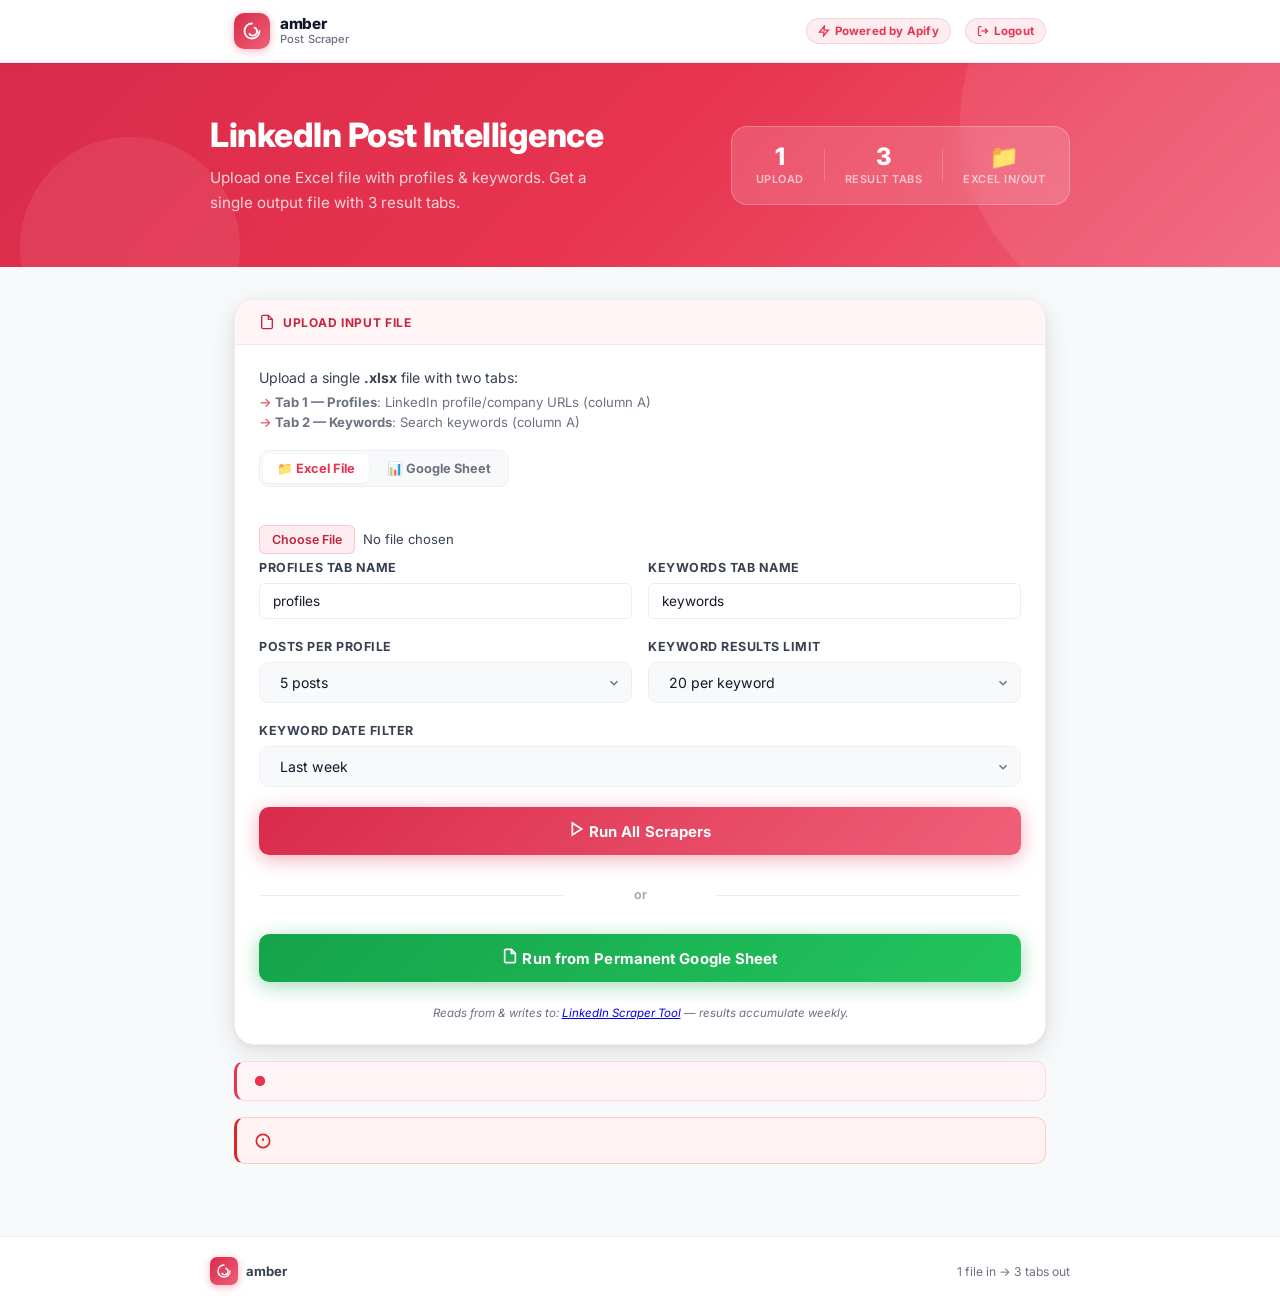
==== templates/index.html @ 8546f276 "first commit LinkedIn post scraper Flask app — login screen, env-based credentials, gunicorn/Render " ====
<!DOCTYPE html>
<html lang="en">
<head>
  <meta charset="UTF-8" />
  <meta name="viewport" content="width=device-width, initial-scale=1.0" />
  <title>Amber · LinkedIn Post Scraper</title>
  <link rel="stylesheet" href="/static/css/style.css?v=12" />
  <link rel="preconnect" href="https://fonts.googleapis.com" />
  <link href="https://fonts.googleapis.com/css2?family=Inter:wght@400;500;600;700;800&display=swap" rel="stylesheet" />
</head>
<body>

  <!-- Header -->
  <header class="header">
    <div class="header-inner">
      <a class="logo" href="/">
        <div class="logo-icon">
          <svg width="20" height="20" viewBox="0 0 24 24" fill="none">
            <path d="M12 3C7 3 3 7 3 12s4 9 9 9 9-4 9-9" stroke="white" stroke-width="2.2" stroke-linecap="round"/>
            <path d="M15 8a5 5 0 11-6 7.5" stroke="white" stroke-width="2.2" stroke-linecap="round"/>
          </svg>
        </div>
        <div class="logo-wordmark">
          <span class="logo-name">amber</span>
          <span class="logo-sub">Post Scraper</span>
        </div>
      </a>
      <div style="display:flex;align-items:center;gap:14px;">
        <span class="header-badge">
          <svg width="12" height="12" viewBox="0 0 24 24" fill="none" stroke="currentColor" stroke-width="2.5"><polygon points="13 2 3 14 12 14 11 22 21 10 12 10 13 2"/></svg>
          Powered by Apify
        </span>
        <a href="/logout" class="header-badge" style="text-decoration:none;cursor:pointer;">
          <svg width="12" height="12" viewBox="0 0 24 24" fill="none" stroke="currentColor" stroke-width="2.5"><path d="M9 21H5a2 2 0 01-2-2V5a2 2 0 012-2h4"/><polyline points="16 17 21 12 16 7"/><line x1="21" y1="12" x2="9" y2="12"/></svg>
          Logout
        </a>
      </div>
    </div>
  </header>

  <!-- Hero -->
  <div class="hero-band">
    <div class="hero-inner">
      <div class="hero-text">
        <h1>LinkedIn Post Intelligence</h1>
        <p>Upload one Excel file with profiles &amp; keywords. Get a single output file with 3 result tabs.</p>
      </div>
      <div class="hero-stats">
        <div class="stat"><span class="stat-num">1</span><span class="stat-label">Upload</span></div>
        <div class="stat-divider"></div>
        <div class="stat"><span class="stat-num">3</span><span class="stat-label">Result tabs</span></div>
        <div class="stat-divider"></div>
        <div class="stat"><span class="stat-num">📁</span><span class="stat-label">Excel in/out</span></div>
      </div>
    </div>
  </div>

  <!-- Main -->
  <main class="main">

    <!-- Single form card -->
    <section class="form-card">
      <div class="form-card-header">
        <svg width="16" height="16" viewBox="0 0 24 24" fill="none" stroke="currentColor" stroke-width="2"><path d="M14 2H6a2 2 0 00-2 2v16a2 2 0 002 2h12a2 2 0 002-2V8z"/><polyline points="14 2 14 8 20 8"/></svg>
        <span>Upload Input File</span>
      </div>
      <div class="form-body">

        <div class="upload-section">
          <p class="upload-desc">Upload a single <strong>.xlsx</strong> file with two tabs:</p>
          <ul class="upload-specs">
            <li><strong>Tab 1 — Profiles</strong>: LinkedIn profile/company URLs (column A)</li>
            <li><strong>Tab 2 — Keywords</strong>: Search keywords (column A)</li>
          </ul>
        </div>

        <!-- Input source toggle -->
        <div class="input-source-tabs">
          <button class="src-tab active" id="srcExcel">📁 Excel File</button>
          <button class="src-tab" id="srcSheet">📊 Google Sheet</button>
        </div>

        <!-- Excel input -->
        <div id="excelInput">
          <div class="upload-row">
            <input type="file" id="inputFile" accept=".xlsx,.xls" class="file-input" />
          </div>
          <div class="form-row">
            <div class="form-group">
              <label>Profiles tab name</label>
              <input type="text" id="profilesTabName" class="text-input" placeholder="profiles" value="profiles" />
            </div>
            <div class="form-group">
              <label>Keywords tab name</label>
              <input type="text" id="keywordsTabName" class="text-input" placeholder="keywords" value="keywords" />
            </div>
          </div>
        </div>

        <!-- Google Sheet input -->
        <div id="sheetInput" hidden>
          <div class="form-group">
            <label>Google Sheet URL</label>
            <input type="url" id="inputSheetUrl" class="text-input" placeholder="https://docs.google.com/spreadsheets/d/..." />
          </div>
          <div class="form-row">
            <div class="form-group">
              <label>Profiles tab name</label>
              <input type="text" id="sheetProfilesTab" class="text-input" placeholder="profiles" value="profiles" />
            </div>
            <div class="form-group">
              <label>Keywords tab name</label>
              <input type="text" id="sheetKeywordsTab" class="text-input" placeholder="keywords" value="keywords" />
            </div>
          </div>
          <p class="sheet-hint">Sheet must be shared with the service account email.</p>
        </div>

        <div class="form-row">
          <div class="form-group">
            <label for="maxPosts">Posts per profile</label>
            <div class="select-wrap">
              <select id="maxPosts">
                <option value="3">3 posts</option>
                <option value="5" selected>5 posts</option>
                <option value="10">10 posts</option>
                <option value="20">20 posts</option>
                <option value="50">50 posts</option>
              </select>
              <svg class="select-chevron" width="14" height="14" viewBox="0 0 24 24" fill="none" stroke="currentColor" stroke-width="2.5"><path d="M6 9l6 6 6-6"/></svg>
            </div>
          </div>
          <div class="form-group">
            <label for="kwLimit">Keyword results limit</label>
            <div class="select-wrap">
              <select id="kwLimit">
                <option value="10">10 per keyword</option>
                <option value="20" selected>20 per keyword</option>
                <option value="50">50 per keyword</option>
              </select>
              <svg class="select-chevron" width="14" height="14" viewBox="0 0 24 24" fill="none" stroke="currentColor" stroke-width="2.5"><path d="M6 9l6 6 6-6"/></svg>
            </div>
          </div>
        </div>

        <div class="form-row">
          <div class="form-group">
            <label for="kwDate">Keyword date filter</label>
            <div class="select-wrap">
              <select id="kwDate">
                <option value="ignore">All time</option>
                <option value="last-1-day">Last 24h</option>
                <option value="last-1-week" selected>Last week</option>
                <option value="last-2-weeks">Last 2 weeks</option>
                <option value="last-1-month">Last month</option>
              </select>
              <svg class="select-chevron" width="14" height="14" viewBox="0 0 24 24" fill="none" stroke="currentColor" stroke-width="2.5"><path d="M6 9l6 6 6-6"/></svg>
            </div>
          </div>
        </div>

        <!-- Preview -->
        <div id="preview" class="loaded-preview" hidden>
          <div class="preview-header">
            <span id="previewCount" class="preview-count"></span>
          </div>
          <div id="previewList" class="preview-list"></div>
        </div>

        <button id="btnRun" class="btn-primary" type="button">
          <span class="btn-text">
            <svg width="16" height="16" viewBox="0 0 24 24" fill="none" stroke="currentColor" stroke-width="2.5"><polygon points="5 3 19 12 5 21 5 3"/></svg>
            Run All Scrapers
          </span>
          <span class="btn-spinner" hidden>
            <svg class="spinner" viewBox="0 0 24 24"><circle cx="12" cy="12" r="10" stroke="currentColor" stroke-width="3" fill="none" stroke-dasharray="60" stroke-dashoffset="20"/></svg>
            Running…
          </span>
        </button>

        <div class="divider-or">or</div>

        <button id="btnRunPermanent" class="btn-primary" type="button" style="background:linear-gradient(135deg,#16a34a,#22c55e);box-shadow:0 4px 20px rgba(22,163,74,.4);">
          <span class="btn-text">
            <svg width="16" height="16" viewBox="0 0 24 24" fill="none" stroke="currentColor" stroke-width="2.5"><path d="M14 2H6a2 2 0 00-2 2v16a2 2 0 002 2h12a2 2 0 002-2V8z"/><polyline points="14 2 14 8 20 8"/></svg>
            Run from Permanent Google Sheet
          </span>
          <span class="btn-spinner" hidden>
            <svg class="spinner" viewBox="0 0 24 24"><circle cx="12" cy="12" r="10" stroke="currentColor" stroke-width="3" fill="none" stroke-dasharray="60" stroke-dashoffset="20"/></svg>
            Running…
          </span>
        </button>
        <p class="sheet-hint" style="text-align:center;">Reads from &amp; writes to: <a href="https://docs.google.com/spreadsheets/d/18IbGRZ-aJWI2QVxjHS1zZBo8o-IKrndsi4zu-w7jT4Q" target="_blank" rel="noopener">LinkedIn Scraper Tool</a> — results accumulate weekly.</p>
      </div>
    </section>

    <!-- Status -->
    <div id="statusBar" class="status-bar" hidden>
      <div class="status-pulse"></div>
      <span id="statusText"></span>
    </div>

    <!-- Error -->
    <div id="errorBox" class="error-box" hidden>
      <svg width="16" height="16" viewBox="0 0 24 24" fill="none" stroke="currentColor" stroke-width="2.5"><circle cx="12" cy="12" r="10"/><line x1="12" y1="8" x2="12" y2="12"/><line x1="12" y1="16" x2="12.01" y2="16"/></svg>
      <span id="errorMsg"></span>
    </div>

    <!-- Results -->
    <section id="results" class="results" hidden>
      <div class="results-header">
        <div class="results-title">
          <h2>Results</h2>
          <span id="totalCount" class="count-badge"></span>
        </div>
        <div class="results-actions">
          <button id="btnDownloadExcel" class="btn-primary" type="button" style="padding:10px 20px;">
            <svg width="14" height="14" viewBox="0 0 24 24" fill="none" stroke="currentColor" stroke-width="2"><path d="M21 15v4a2 2 0 01-2 2H5a2 2 0 01-2-2v-4"/><polyline points="7 10 12 15 17 10"/><line x1="12" y1="15" x2="12" y2="3"/></svg>
            Download Excel
          </button>
          <button id="btnExportSheet" class="btn-ghost" type="button">
            <svg width="14" height="14" viewBox="0 0 24 24" fill="none" stroke="currentColor" stroke-width="2"><path d="M14 2H6a2 2 0 00-2 2v16a2 2 0 002 2h12a2 2 0 002-2V8z"/><polyline points="14 2 14 8 20 8"/><path d="M12 18v-6"/><path d="m9 15 3 3 3-3"/></svg>
            Export to Google Sheet
          </button>
        </div>
      </div>

      <!-- Result tabs -->
      <div class="profile-tabs">
        <button class="tab active" data-result-tab="profiles">Profile Posts <span id="profileResultCount" class="tab-count"></span></button>
        <button class="tab" data-result-tab="keywords">Keyword Posts <span id="keywordResultCount" class="tab-count"></span></button>
        <button class="tab" data-result-tab="combo">Profile + Keywords <span id="comboResultCount" class="tab-count"></span></button>
      </div>

      <div id="postsContainer" class="posts-container"></div>
    </section>

  </main>

  <footer class="footer">
    <div class="footer-inner">
      <div class="footer-logo">
        <div class="logo-icon" style="width:28px;height:28px;border-radius:7px;">
          <svg width="16" height="16" viewBox="0 0 24 24" fill="none">
            <path d="M12 3C7 3 3 7 3 12s4 9 9 9 9-4 9-9" stroke="white" stroke-width="2.2" stroke-linecap="round"/>
            <path d="M15 8a5 5 0 11-6 7.5" stroke="white" stroke-width="2.2" stroke-linecap="round"/>
          </svg>
        </div>
        amber
      </div>
      <p>1 file in → 3 tabs out</p>
    </div>
  </footer>

  <!-- Export to Sheet modal -->
  <div id="exportModal" class="modal-overlay" hidden>
    <div class="modal">
      <div class="modal-header">
        <h3>Export to Google Sheet</h3>
        <button id="btnCloseModal" class="btn-remove" aria-label="Close">
          <svg width="16" height="16" viewBox="0 0 24 24" fill="none" stroke="currentColor" stroke-width="2.5"><line x1="18" y1="6" x2="6" y2="18"/><line x1="6" y1="6" x2="18" y2="18"/></svg>
        </button>
      </div>
      <div class="modal-body">
        <div class="form-group">
          <label>Google Sheet URL</label>
          <input type="url" id="exportSheetUrl" class="text-input" placeholder="https://docs.google.com/spreadsheets/d/..." />
        </div>
        <p class="sheet-hint">Results will be written to 3 tabs: "Profile Posts", "Keyword Posts", "Profile + Keywords"</p>
        <button id="btnDoExport" class="btn-primary" type="button">
          <span class="btn-text">Export Now</span>
          <span class="btn-spinner" hidden>
            <svg class="spinner" viewBox="0 0 24 24"><circle cx="12" cy="12" r="10" stroke="currentColor" stroke-width="3" fill="none" stroke-dasharray="60" stroke-dashoffset="20"/></svg>
            Exporting…
          </span>
        </button>
        <div id="exportStatus" class="export-status" hidden></div>
      </div>
    </div>
  </div>

  <script src="/static/js/app.js?v=12"></script>
</body>
</html>
---- static/css/style.css ----
/* ─── Reset ─────────────────────────────────────────────────────────────── */
*, *::before, *::after { box-sizing: border-box; margin: 0; padding: 0; }

/* ─── Design tokens ─────────────────────────────────────────────────────── */
:root {
  /* AmberStudent brand — coral/rose-red gradient */
  --brand-start: #D92B4B;   /* deep rose */
  --brand-mid:   #E8344F;   /* main red   */
  --brand-end:   #F06078;   /* soft coral */
  --brand:       #E8344F;
  --brand-dark:  #C4253F;
  --brand-light: #FDEDF0;
  --brand-pale:  #FFF5F7;

  /* Neutrals */
  --white:       #FFFFFF;
  --bg:          #F8F9FB;
  --surface:     #FFFFFF;
  --border:      #ECEEF3;
  --border-soft: #F3F4F8;
  --text:        #111827;
  --text-mid:    #374151;
  --muted:       #6B7280;
  --muted-light: #9CA3AF;

  /* Semantic */
  --error:        #DC2626;
  --error-bg:     #FEF2F2;
  --error-border: #FECACA;

  /* Radii */
  --r-sm:  6px;
  --r-md:  10px;
  --r-lg:  16px;
  --r-xl:  20px;

  /* Shadows */
  --shadow-sm:    0 1px 2px rgba(0,0,0,.05);
  --shadow-md:    0 4px 12px rgba(0,0,0,.07), 0 1px 3px rgba(0,0,0,.04);
  --shadow-lg:    0 8px 28px rgba(0,0,0,.10), 0 2px 6px rgba(0,0,0,.05);
  --shadow-brand: 0 4px 20px rgba(232,52,79,.40);
}

/* ─── Base ──────────────────────────────────────────────────────────────── */
html { scroll-behavior: smooth; }

body {
  font-family: 'Inter', system-ui, -apple-system, sans-serif;
  background: var(--bg);
  color: var(--text);
  min-height: 100vh;
  display: flex;
  flex-direction: column;
  -webkit-font-smoothing: antialiased;
}

/* ─── Header ────────────────────────────────────────────────────────────── */
.header {
  background: var(--white);
  border-bottom: 1px solid var(--border);
  position: sticky;
  top: 0;
  z-index: 100;
  box-shadow: var(--shadow-sm);
}

.header-inner {
  max-width: 860px;
  margin: 0 auto;
  padding: 0 24px;
  height: 62px;
  display: flex;
  align-items: center;
  justify-content: space-between;
}

.logo {
  display: flex;
  align-items: center;
  gap: 10px;
  text-decoration: none;
}

/* The "a" icon — matches the circular mark in the screenshot */
.logo-icon {
  width: 36px;
  height: 36px;
  border-radius: 10px;
  background: linear-gradient(135deg, var(--brand-start), var(--brand-end));
  display: flex;
  align-items: center;
  justify-content: center;
  flex-shrink: 0;
  box-shadow: 0 2px 8px rgba(232,52,79,.35);
}

.logo-wordmark {
  display: flex;
  flex-direction: column;
  line-height: 1.1;
}

.logo-name {
  font-size: .95rem;
  font-weight: 800;
  color: var(--text);
  letter-spacing: -.3px;
}

.logo-sub {
  font-size: .7rem;
  font-weight: 500;
  color: var(--muted);
  letter-spacing: .1px;
}

.header-badge {
  display: flex;
  align-items: center;
  gap: 5px;
  font-size: .72rem;
  font-weight: 700;
  color: var(--brand);
  background: var(--brand-light);
  border: 1px solid rgba(232,52,79,.15);
  padding: 5px 11px;
  border-radius: 99px;
  letter-spacing: .2px;
}

/* ─── Hero band ─────────────────────────────────────────────────────────── */
.hero-band {
  background: linear-gradient(135deg, var(--brand-start) 0%, var(--brand-mid) 50%, var(--brand-end) 100%);
  padding: 52px 24px 52px;
  position: relative;
  overflow: hidden;
}

/* Soft decorative circles */
.hero-band::before,
.hero-band::after {
  content: '';
  position: absolute;
  border-radius: 50%;
  background: rgba(255,255,255,.08);
}
.hero-band::before { width: 400px; height: 400px; top: -140px; right: -80px; }
.hero-band::after  { width: 220px; height: 220px; bottom: -90px; left: 20px; }

.hero-inner {
  max-width: 860px;
  margin: 0 auto;
  display: flex;
  align-items: center;
  justify-content: space-between;
  gap: 32px;
  position: relative;
  z-index: 1;
}

.hero-text h1 {
  font-size: 2.1rem;
  font-weight: 800;
  color: var(--white);
  letter-spacing: -.5px;
  line-height: 1.2;
}

.hero-text p {
  margin-top: 10px;
  color: rgba(255,255,255,.78);
  font-size: .95rem;
  line-height: 1.65;
  max-width: 420px;
}

/* Stats pill */
.hero-stats {
  display: flex;
  align-items: center;
  gap: 20px;
  flex-shrink: 0;
  background: rgba(255,255,255,.15);
  border: 1px solid rgba(255,255,255,.25);
  border-radius: var(--r-lg);
  padding: 18px 24px;
  backdrop-filter: blur(10px);
}

.stat { text-align: center; }

.stat-num {
  display: block;
  font-size: 1.5rem;
  font-weight: 800;
  color: var(--white);
  line-height: 1;
}

.stat-label {
  display: block;
  font-size: .68rem;
  font-weight: 600;
  color: rgba(255,255,255,.65);
  margin-top: 3px;
  text-transform: uppercase;
  letter-spacing: .5px;
}

.stat-divider {
  width: 1px;
  height: 32px;
  background: rgba(255,255,255,.2);
}

/* ─── Main ──────────────────────────────────────────────────────────────── */
.main {
  max-width: 860px;
  margin: 0 auto;
  padding: 32px 24px 72px;
  flex: 1;
  width: 100%;
}

/* ─── Form card ─────────────────────────────────────────────────────────── */
.form-card {
  background: var(--surface);
  border-radius: var(--r-xl);
  box-shadow: var(--shadow-lg);
  border: 1px solid var(--border);
  overflow: hidden;
}

.form-card-header {
  display: flex;
  align-items: center;
  gap: 8px;
  padding: 14px 24px;
  background: var(--brand-pale);
  border-bottom: 1px solid rgba(232,52,79,.1);
  font-size: .75rem;
  font-weight: 700;
  color: var(--brand-dark);
  text-transform: uppercase;
  letter-spacing: .7px;
}

.form-body {
  padding: 24px;
  display: flex;
  flex-direction: column;
  gap: 20px;
}

.form-group { display: flex; flex-direction: column; gap: 8px; }

.form-group label {
  font-size: .78rem;
  font-weight: 700;
  color: var(--text-mid);
  text-transform: uppercase;
  letter-spacing: .5px;
}

.form-row { display: flex; gap: 16px; }
.form-row .form-group { flex: 1; }

/* URL rows */
.url-list { display: flex; flex-direction: column; gap: 8px; }

.url-row {
  display: flex;
  align-items: center;
  gap: 8px;
  background: var(--bg);
  border: 1.5px solid var(--border);
  border-radius: var(--r-md);
  padding: 4px 4px 4px 12px;
  transition: border-color .15s, box-shadow .15s, background .15s;
}

.url-row:focus-within {
  border-color: var(--brand);
  box-shadow: 0 0 0 3px rgba(232,52,79,.12);
  background: var(--white);
}

.url-icon { color: var(--muted-light); flex-shrink: 0; display: flex; }

.url-input {
  flex: 1;
  border: none;
  background: transparent;
  font-size: .88rem;
  font-family: inherit;
  outline: none;
  color: var(--text);
  padding: 9px 4px;
  min-width: 0;
}
.url-input::placeholder { color: var(--muted-light); }

.btn-remove {
  width: 32px;
  height: 32px;
  border: none;
  border-radius: var(--r-sm);
  background: transparent;
  color: var(--muted-light);
  cursor: pointer;
  display: flex;
  align-items: center;
  justify-content: center;
  flex-shrink: 0;
  transition: background .15s, color .15s;
}
.btn-remove:hover { background: var(--error-bg); color: var(--error); }

.url-list:has(.url-row:only-child) .btn-remove { visibility: hidden; }

.btn-add-url {
  display: flex;
  align-items: center;
  gap: 6px;
  background: none;
  border: 1.5px dashed rgba(232,52,79,.3);
  border-radius: var(--r-md);
  padding: 10px 16px;
  color: var(--brand);
  font-size: .83rem;
  font-weight: 600;
  font-family: inherit;
  cursor: pointer;
  transition: border-color .15s, background .15s;
  width: fit-content;
}
.btn-add-url:hover { border-color: var(--brand); background: var(--brand-light); }

/* Select */
.select-wrap {
  position: relative;
  display: flex;
  align-items: center;
  background: var(--bg);
  border: 1.5px solid var(--border);
  border-radius: var(--r-md);
  padding: 0 12px;
  transition: border-color .15s, box-shadow .15s, background .15s;
}
.select-wrap:focus-within {
  border-color: var(--brand);
  box-shadow: 0 0 0 3px rgba(232,52,79,.12);
  background: var(--white);
}

.select-icon { color: var(--muted-light); flex-shrink: 0; display: flex; }

.select-wrap select {
  flex: 1;
  border: none;
  background: transparent;
  padding: 11px 28px 11px 8px;
  font-size: .88rem;
  font-family: inherit;
  appearance: none;
  outline: none;
  cursor: pointer;
  color: var(--text);
}

.select-chevron {
  position: absolute;
  right: 10px;
  color: var(--muted);
  pointer-events: none;
}

/* ─── Buttons ───────────────────────────────────────────────────────────── */
.btn-primary {
  background: linear-gradient(135deg, var(--brand-start), var(--brand-end));
  color: var(--white);
  border: none;
  border-radius: var(--r-md);
  padding: 14px 28px;
  font-size: .93rem;
  font-weight: 700;
  font-family: inherit;
  cursor: pointer;
  display: flex;
  align-items: center;
  justify-content: center;
  gap: 8px;
  transition: opacity .15s, transform .12s, box-shadow .15s;
  box-shadow: var(--shadow-brand);
  letter-spacing: .1px;
}
.btn-primary:hover:not(:disabled) {
  opacity: .92;
  transform: translateY(-1px);
  box-shadow: 0 6px 28px rgba(232,52,79,.50);
}
.btn-primary:active:not(:disabled) { transform: scale(.98); }
.btn-primary:disabled { opacity: .5; cursor: not-allowed; box-shadow: none; }

.btn-ghost {
  background: transparent;
  color: var(--muted);
  border: 1.5px solid var(--border);
  border-radius: var(--r-md);
  padding: 7px 14px;
  font-size: .8rem;
  font-weight: 600;
  font-family: inherit;
  cursor: pointer;
  display: flex;
  align-items: center;
  gap: 6px;
  transition: background .15s, color .15s, border-color .15s;
}
.btn-ghost:hover { background: var(--brand-light); color: var(--brand-dark); border-color: rgba(232,52,79,.3); }

/* ─── Spinner ───────────────────────────────────────────────────────────── */
@keyframes spin { to { transform: rotate(360deg); } }
.spinner {
  width: 18px;
  height: 18px;
  animation: spin .85s linear infinite;
  flex-shrink: 0;
}

/* ─── Status bar ────────────────────────────────────────────────────────── */
@keyframes pulse-ring {
  0%   { transform: scale(.9); opacity: 1; }
  100% { transform: scale(1.6); opacity: 0; }
}

.status-bar {
  margin-top: 16px;
  background: var(--brand-pale);
  border: 1px solid rgba(232,52,79,.15);
  border-left: 3px solid var(--brand);
  border-radius: var(--r-md);
  padding: 14px 18px;
  display: flex;
  align-items: center;
  gap: 12px;
  font-size: .85rem;
  color: var(--brand-dark);
  font-weight: 500;
}

.status-pulse {
  position: relative;
  width: 10px;
  height: 10px;
  flex-shrink: 0;
}
.status-pulse::before,
.status-pulse::after {
  content: '';
  position: absolute;
  inset: 0;
  border-radius: 50%;
  background: var(--brand);
}
.status-pulse::after {
  animation: pulse-ring 1.4s ease-out infinite;
}

/* ─── Error box ─────────────────────────────────────────────────────────── */
.error-box {
  margin-top: 16px;
  background: var(--error-bg);
  border: 1px solid var(--error-border);
  border-left: 3px solid var(--error);
  border-radius: var(--r-md);
  padding: 14px 18px;
  color: var(--error);
  font-size: .85rem;
  font-weight: 500;
  display: flex;
  align-items: flex-start;
  gap: 10px;
}
.error-box svg { flex-shrink: 0; margin-top: 1px; }

/* ─── Results ───────────────────────────────────────────────────────────── */
.results { margin-top: 36px; }

.results-header {
  display: flex;
  align-items: center;
  justify-content: space-between;
  margin-bottom: 20px;
  flex-wrap: wrap;
  gap: 12px;
}

.results-title {
  display: flex;
  align-items: center;
  gap: 10px;
}

.results-title h2 {
  font-size: 1.15rem;
  font-weight: 800;
  color: var(--text);
  letter-spacing: -.2px;
}

.count-badge {
  font-size: .72rem;
  font-weight: 700;
  background: linear-gradient(135deg, var(--brand-start), var(--brand-end));
  color: var(--white);
  padding: 3px 11px;
  border-radius: 99px;
}

/* ─── Profile tabs ──────────────────────────────────────────────────────── */
.profile-tabs {
  display: flex;
  gap: 4px;
  flex-wrap: wrap;
  margin-bottom: 20px;
  padding: 4px;
  background: var(--surface);
  border: 1px solid var(--border);
  border-radius: var(--r-lg);
  width: fit-content;
  max-width: 100%;
}

.tab {
  padding: 7px 16px;
  border-radius: var(--r-md);
  border: none;
  background: transparent;
  font-size: .8rem;
  font-weight: 600;
  font-family: inherit;
  cursor: pointer;
  color: var(--muted);
  transition: all .18s;
  max-width: 200px;
  overflow: hidden;
  text-overflow: ellipsis;
  white-space: nowrap;
}

.tab:hover:not(.active) { background: var(--brand-light); color: var(--brand-dark); }
.tab.active {
  background: linear-gradient(135deg, var(--brand-start), var(--brand-end));
  color: var(--white);
  box-shadow: 0 2px 8px rgba(232,52,79,.30);
}

/* ─── Posts ─────────────────────────────────────────────────────────────── */
.posts-container { display: flex; flex-direction: column; gap: 14px; }

.profile-section-label {
  font-size: .72rem;
  font-weight: 700;
  color: var(--muted);
  text-transform: uppercase;
  letter-spacing: .7px;
  margin: 24px 0 8px;
  display: flex;
  align-items: center;
  gap: 10px;
}
.profile-section-label::after {
  content: '';
  flex: 1;
  height: 1px;
  background: var(--border);
}

/* Post card */
.post-card {
  background: var(--surface);
  border-radius: var(--r-lg);
  box-shadow: var(--shadow-md);
  border: 1px solid var(--border-soft);
  padding: 20px 22px;
  transition: box-shadow .2s, transform .2s, border-color .2s;
}

.post-card:hover {
  box-shadow: var(--shadow-lg);
  border-color: rgba(232,52,79,.2);
  transform: translateY(-2px);
}

/* Post header */
.post-header {
  display: flex;
  align-items: center;
  gap: 12px;
  margin-bottom: 14px;
}

/* Avatar */
.author-avatar {
  width: 46px;
  height: 46px;
  border-radius: 50%;
  background: linear-gradient(135deg, var(--brand-start), var(--brand-end));
  display: flex;
  align-items: center;
  justify-content: center;
  font-size: .95rem;
  font-weight: 800;
  color: var(--white);
  flex-shrink: 0;
  overflow: hidden;
  border: 2px solid var(--brand-light);
  box-shadow: 0 2px 8px rgba(232,52,79,.2);
}

.author-avatar img {
  width: 100%;
  height: 100%;
  object-fit: cover;
  border-radius: 50%;
}

.author-info { flex: 1; min-width: 0; }

.author-name {
  font-weight: 700;
  font-size: .9rem;
  color: var(--text);
  text-decoration: none;
  white-space: nowrap;
  overflow: hidden;
  text-overflow: ellipsis;
  display: block;
  transition: color .15s;
}
.author-name:hover { color: var(--brand); }

.post-date {
  font-size: .74rem;
  color: var(--muted-light);
  margin-top: 2px;
  font-weight: 500;
}

/* View post pill */
.post-link-btn {
  display: flex;
  align-items: center;
  gap: 5px;
  background: var(--brand-light);
  color: var(--brand-dark);
  border: 1px solid rgba(232,52,79,.2);
  border-radius: 99px;
  padding: 6px 13px;
  font-size: .74rem;
  font-weight: 700;
  font-family: inherit;
  cursor: pointer;
  text-decoration: none;
  flex-shrink: 0;
  transition: background .15s, color .15s, transform .1s;
}
.post-link-btn:hover {
  background: linear-gradient(135deg, var(--brand-start), var(--brand-end));
  color: var(--white);
  border-color: transparent;
  transform: scale(1.03);
}

/* Post text */
.post-text {
  font-size: .88rem;
  line-height: 1.72;
  color: var(--text-mid);
  white-space: pre-wrap;
  word-break: break-word;
}

.post-text.collapsed {
  display: -webkit-box;
  -webkit-line-clamp: 4;
  -webkit-box-orient: vertical;
  overflow: hidden;
}

.toggle-expand {
  background: none;
  border: none;
  color: var(--brand);
  font-size: .8rem;
  font-weight: 700;
  font-family: inherit;
  cursor: pointer;
  margin-top: 6px;
  padding: 0;
  display: flex;
  align-items: center;
  gap: 4px;
  transition: color .15s;
}
.toggle-expand:hover { color: var(--brand-dark); }

/* Engagement pills */
.engagement {
  display: flex;
  gap: 6px;
  margin-top: 16px;
  padding-top: 14px;
  border-top: 1px solid var(--border-soft);
  flex-wrap: wrap;
}

.eng-pill {
  display: flex;
  align-items: center;
  gap: 5px;
  font-size: .75rem;
  color: var(--muted);
  font-weight: 600;
  background: var(--bg);
  border: 1px solid var(--border);
  border-radius: 99px;
  padding: 4px 10px;
  transition: background .15s, border-color .15s;
}
.eng-pill:hover { background: var(--brand-light); border-color: rgba(232,52,79,.2); }
.eng-pill .num { color: var(--text-mid); }

/* ─── Empty state ───────────────────────────────────────────────────────── */
.no-posts {
  text-align: center;
  padding: 52px 24px;
  color: var(--muted);
  background: var(--surface);
  border-radius: var(--r-lg);
  box-shadow: var(--shadow-sm);
  border: 1.5px dashed var(--border);
}
.no-posts .empty-icon {
  width: 60px;
  height: 60px;
  background: var(--brand-light);
  border-radius: 50%;
  display: flex;
  align-items: center;
  justify-content: center;
  margin: 0 auto 14px;
  font-size: 1.6rem;
}
.no-posts p { font-size: .88rem; }

/* ─── Footer ────────────────────────────────────────────────────────────── */
.footer {
  background: var(--white);
  border-top: 1px solid var(--border);
  padding: 20px 24px;
  margin-top: auto;
}

.footer-inner {
  max-width: 860px;
  margin: 0 auto;
  display: flex;
  align-items: center;
  justify-content: space-between;
  flex-wrap: wrap;
  gap: 10px;
}

.footer-logo {
  display: flex;
  align-items: center;
  gap: 8px;
  font-size: .82rem;
  font-weight: 700;
  color: var(--text-mid);
}

.footer p { font-size: .76rem; color: var(--muted); }
.footer a { color: var(--brand); text-decoration: none; }
.footer a:hover { text-decoration: underline; }

/* ─── Responsive ────────────────────────────────────────────────────────── */
@media (max-width: 680px) {
  .hero-inner { flex-direction: column; }
  .hero-text h1 { font-size: 1.6rem; }
  .hero-stats { width: 100%; justify-content: space-around; }
  .form-row { flex-direction: column; }
  .results-header { flex-direction: column; align-items: flex-start; }
  .profile-tabs { width: 100%; }
}

@media (max-width: 420px) {
  .hero-band { padding: 32px 16px; }
  .main { padding: 20px 16px 48px; }
  .form-body { padding: 18px; }
  .header-inner { padding: 0 16px; }
}

/* ─── Mode tabs ─────────────────────────────────────────────────────────── */
.mode-tabs {
  display: flex;
  gap: 4px;
  margin-bottom: 20px;
  background: var(--surface);
  border: 1px solid var(--border);
  border-radius: var(--r-lg);
  padding: 4px;
  width: fit-content;
}

.mode-tab {
  display: flex;
  align-items: center;
  gap: 6px;
  padding: 10px 20px;
  border: none;
  border-radius: var(--r-md);
  background: transparent;
  font-size: .84rem;
  font-weight: 700;
  font-family: inherit;
  color: var(--muted);
  cursor: pointer;
  transition: all .18s;
}

.mode-tab:hover:not(.active) { background: var(--brand-light); color: var(--brand-dark); }
.mode-tab.active {
  background: linear-gradient(135deg, var(--brand-start), var(--brand-end));
  color: var(--white);
  box-shadow: 0 2px 10px rgba(232,52,79,.30);
}

/* ─── Sheet input section ───────────────────────────────────────────────── */
.sheet-input-section {
  padding: 14px 16px;
  background: var(--brand-pale);
  border: 1px solid rgba(232,52,79,.08);
  border-radius: var(--r-md);
}

.toggle-row { display: flex; align-items: center; }

.toggle-label {
  display: flex;
  align-items: center;
  gap: 8px;
  cursor: pointer;
  font-size: .82rem;
  font-weight: 600;
  color: var(--text-mid);
}

.toggle-label input[type="checkbox"] {
  width: 16px;
  height: 16px;
  accent-color: var(--brand);
  cursor: pointer;
}

.sheet-fields {
  margin-top: 12px;
  display: flex;
  flex-direction: column;
  gap: 8px;
}

.inline-fields {
  display: flex;
  gap: 8px;
  align-items: center;
  flex-wrap: wrap;
}

.text-input {
  width: 100%;
  padding: 9px 13px;
  border: 1.5px solid var(--border);
  border-radius: var(--r-sm);
  font-size: .85rem;
  font-family: inherit;
  outline: none;
  background: var(--white);
  color: var(--text);
  transition: border-color .15s, box-shadow .15s;
}
.text-input:focus { border-color: var(--brand); box-shadow: 0 0 0 3px rgba(232,52,79,.1); }
.text-input::placeholder { color: var(--muted-light); }
.text-input.small { max-width: 160px; }
.text-input.tiny { max-width: 60px; text-align: center; }

.btn-small {
  padding: 8px 14px;
  background: var(--brand);
  color: var(--white);
  border: none;
  border-radius: var(--r-sm);
  font-size: .78rem;
  font-weight: 700;
  font-family: inherit;
  cursor: pointer;
  white-space: nowrap;
  transition: background .15s;
}
.btn-small:hover { background: var(--brand-dark); }

/* ─── Modal ─────────────────────────────────────────────────────────────── */
.modal-overlay {
  position: fixed;
  inset: 0;
  background: rgba(0,0,0,.45);
  backdrop-filter: blur(4px);
  display: flex;
  align-items: center;
  justify-content: center;
  z-index: 999;
  padding: 24px;
}

.modal-overlay[hidden] {
  display: none !important;
}

.modal {
  background: var(--surface);
  border-radius: var(--r-xl);
  box-shadow: var(--shadow-lg);
  width: 100%;
  max-width: 460px;
  overflow: hidden;
}

.modal-header {
  display: flex;
  align-items: center;
  justify-content: space-between;
  padding: 18px 24px;
  border-bottom: 1px solid var(--border);
}

.modal-header h3 {
  font-size: .95rem;
  font-weight: 700;
  color: var(--text);
}

.modal-body {
  padding: 24px;
  display: flex;
  flex-direction: column;
  gap: 16px;
}

.export-status {
  padding: 10px 14px;
  border-radius: var(--r-sm);
  font-size: .83rem;
  font-weight: 600;
  text-align: center;
}
.export-status.success { background: #ECFDF5; color: #059669; border: 1px solid #A7F3D0; }
.export-status.error   { background: var(--error-bg); color: var(--error); border: 1px solid var(--error-border); }

/* ─── Results actions ───────────────────────────────────────────────────── */
.results-actions {
  display: flex;
  gap: 8px;
  flex-wrap: wrap;
}

/* Sheet hint */
.sheet-hint {
  font-size: .72rem;
  color: var(--muted);
  margin-top: 4px;
  font-style: italic;
}

/* File input */
.file-input {
  font-size: .82rem;
  font-family: inherit;
  color: var(--text-mid);
  padding: 6px 0;
}
.file-input::file-selector-button {
  background: var(--brand-light);
  color: var(--brand-dark);
  border: 1px solid rgba(232,52,79,.2);
  border-radius: var(--r-sm);
  padding: 6px 12px;
  font-size: .78rem;
  font-weight: 600;
  font-family: inherit;
  cursor: pointer;
  margin-right: 8px;
  transition: background .15s;
}
.file-input::file-selector-button:hover {
  background: var(--brand);
  color: var(--white);
}

/* ─── Input source tabs ─────────────────────────────────────────────────── */
.input-source-tabs {
  display: flex;
  gap: 4px;
  background: var(--bg);
  border: 1px solid var(--border);
  border-radius: var(--r-md);
  padding: 3px;
  width: fit-content;
  margin-bottom: 12px;
}

.src-tab {
  padding: 7px 14px;
  border: none;
  border-radius: var(--r-sm);
  background: transparent;
  font-size: .8rem;
  font-weight: 700;
  font-family: inherit;
  color: var(--muted);
  cursor: pointer;
  transition: all .15s;
}
.src-tab:hover:not(.active) { background: var(--brand-light); color: var(--brand-dark); }
.src-tab.active { background: var(--white); color: var(--brand); box-shadow: var(--shadow-sm); }

/* ─── Input sections ───────────────────────────────────────────────────── */
.input-section {
  display: flex;
  flex-direction: column;
  gap: 8px;
  padding: 14px 16px;
  background: var(--brand-pale);
  border: 1px solid rgba(232,52,79,.08);
  border-radius: var(--r-md);
  margin-bottom: 16px;
}

.input-section[hidden] { display: none; }

.upload-row {
  display: flex;
  align-items: center;
  gap: 8px;
  flex-wrap: wrap;
}

.upload-label {
  font-size: .82rem;
  font-weight: 700;
  color: var(--text-mid);
  margin-bottom: 4px;
}

/* ─── Loaded preview ────────────────────────────────────────────────────── */
.loaded-preview {
  background: var(--bg);
  border: 1px solid var(--border);
  border-radius: var(--r-md);
  padding: 12px 14px;
  margin-bottom: 14px;
}

.loaded-preview[hidden] { display: none; }

.preview-header {
  display: flex;
  align-items: center;
  justify-content: space-between;
  margin-bottom: 8px;
}

.preview-count {
  font-size: .8rem;
  font-weight: 700;
  color: var(--brand);
}

.btn-tiny {
  padding: 4px 10px;
  background: transparent;
  border: 1px solid var(--border);
  border-radius: var(--r-sm);
  font-size: .72rem;
  font-weight: 600;
  font-family: inherit;
  color: var(--muted);
  cursor: pointer;
  transition: all .15s;
}
.btn-tiny:hover { border-color: var(--error); color: var(--error); }

.preview-list {
  display: flex;
  flex-direction: column;
  gap: 3px;
}

.preview-item {
  font-size: .78rem;
  color: var(--text-mid);
  padding: 3px 0;
  white-space: nowrap;
  overflow: hidden;
  text-overflow: ellipsis;
  border-bottom: 1px solid var(--border-soft);
}
.preview-item:last-child { border-bottom: none; }
.preview-item.muted { color: var(--muted-light); font-style: italic; }

/* Upload specs */
.upload-desc { font-size: .88rem; color: var(--text-mid); margin-bottom: 8px; }
.upload-specs { list-style: none; padding: 0; display: flex; flex-direction: column; gap: 4px; }
.upload-specs li { font-size: .82rem; color: var(--muted); padding-left: 16px; position: relative; }
.upload-specs li::before { content: "→"; position: absolute; left: 0; color: var(--brand); }

/* Tab counts */
.tab-count { font-size: .7rem; opacity: .7; }

/* Keyword badge */
.keyword-badge {
  margin-top: 10px;
  font-size: .74rem;
  font-weight: 700;
  color: var(--brand);
  background: var(--brand-light);
  padding: 4px 10px;
  border-radius: 99px;
  width: fit-content;
}

/* Divider */
.divider-or {
  text-align: center;
  font-size: .78rem;
  font-weight: 600;
  color: var(--muted-light);
  margin: 12px 0;
  position: relative;
}
.divider-or::before, .divider-or::after {
  content: '';
  position: absolute;
  top: 50%;
  width: 40%;
  height: 1px;
  background: var(--border);
}
.divider-or::before { left: 0; }
.divider-or::after { right: 0; }
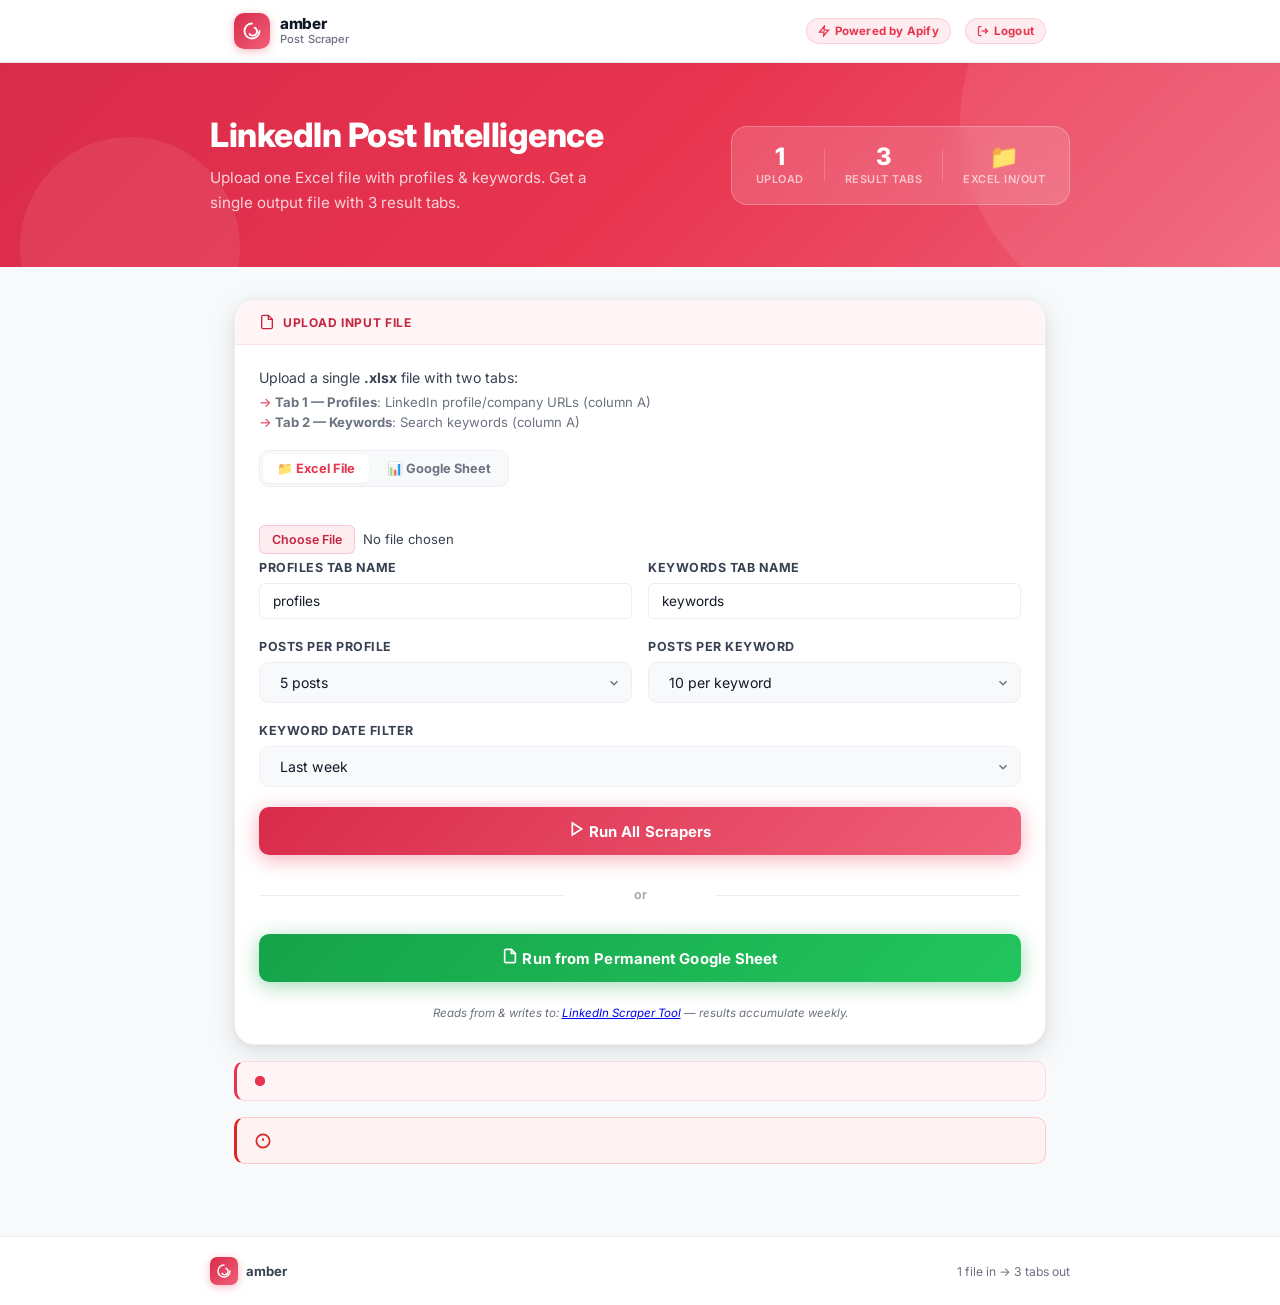
==== commit acea388b: "Search every keyword instead of only the first The keyword scraper has searched 1 of 295 keywords on" ====
--- a/templates/index.html
+++ b/templates/index.html
@@ -131,12 +131,12 @@
             </div>
           </div>
           <div class="form-group">
-            <label for="kwLimit">Keyword results limit</label>
+            <label for="kwLimit">Posts per keyword</label>
             <div class="select-wrap">
               <select id="kwLimit">
-                <option value="10">10 per keyword</option>
-                <option value="20" selected>20 per keyword</option>
-                <option value="50">50 per keyword</option>
+                <option value="5">5 per keyword</option>
+                <option value="10" selected>10 per keyword</option>
+                <option value="20">20 per keyword</option>
               </select>
               <svg class="select-chevron" width="14" height="14" viewBox="0 0 24 24" fill="none" stroke="currentColor" stroke-width="2.5"><path d="M6 9l6 6 6-6"/></svg>
             </div>
